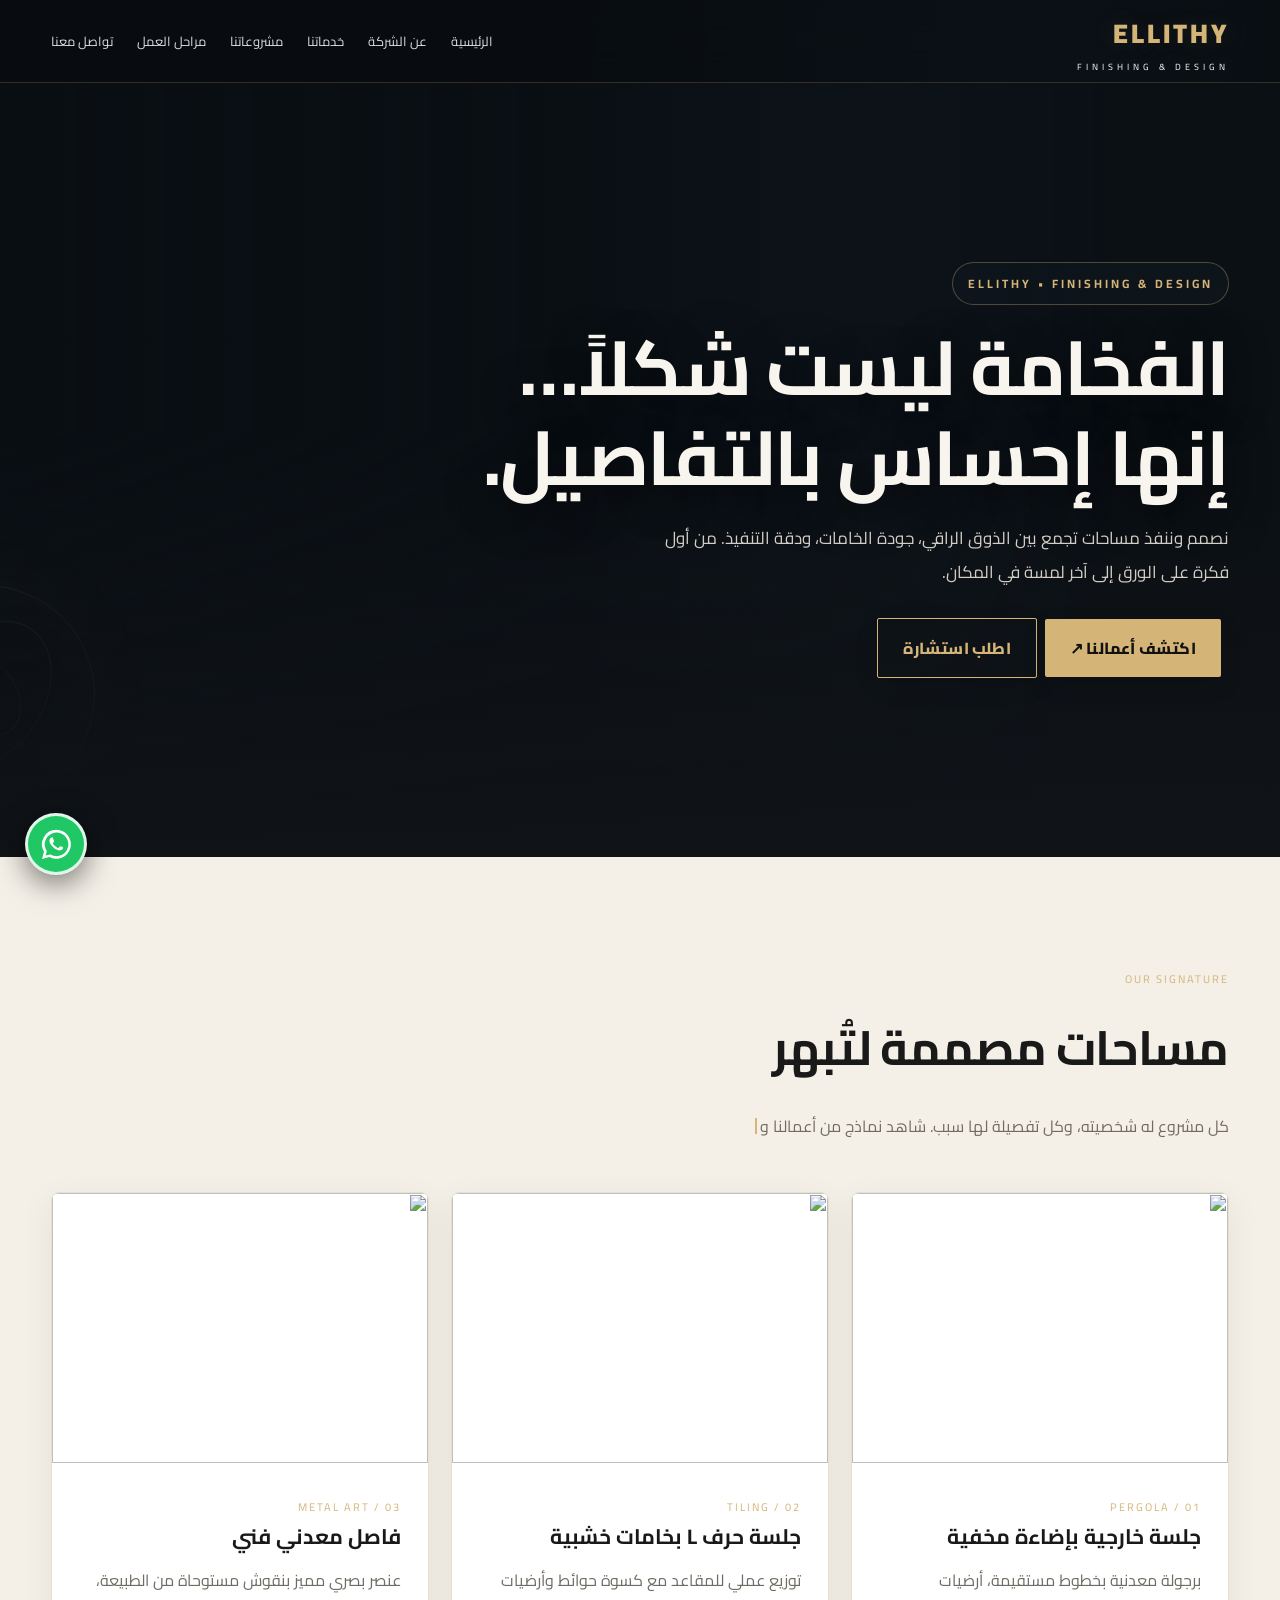
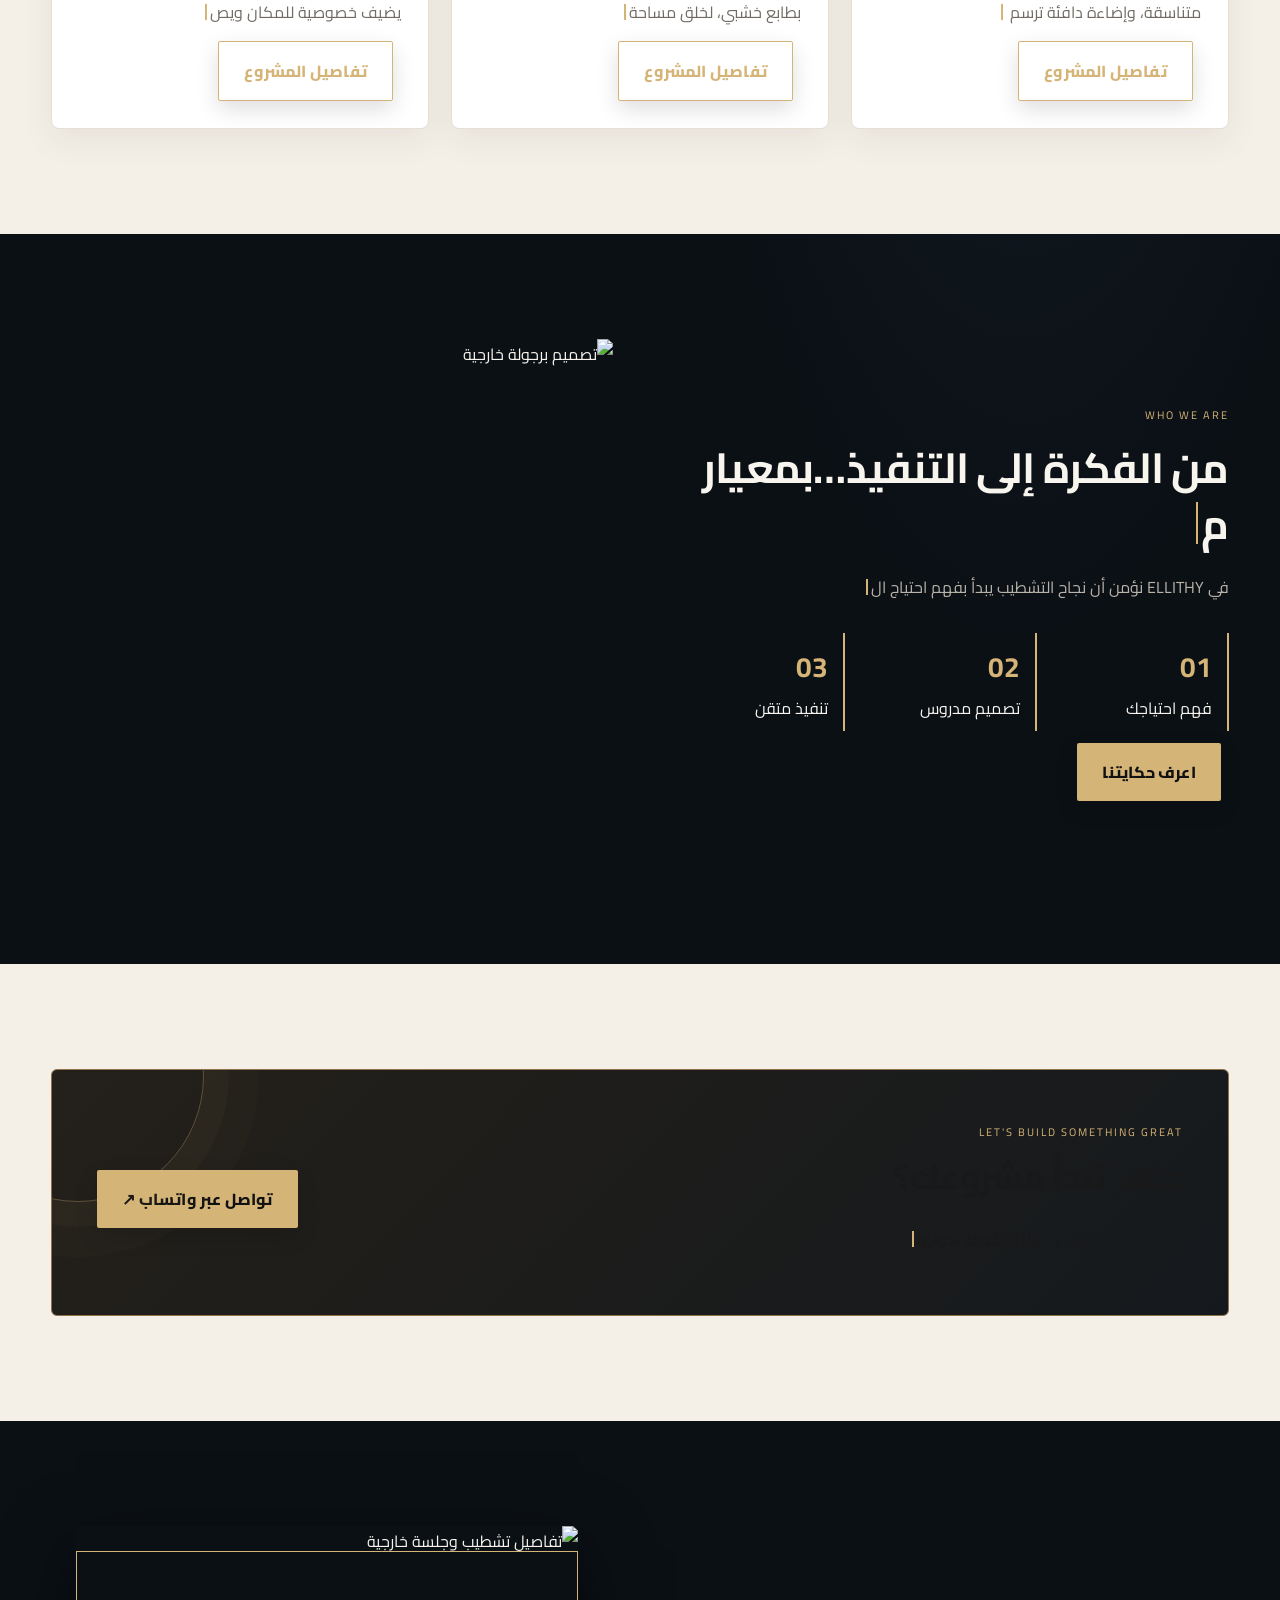
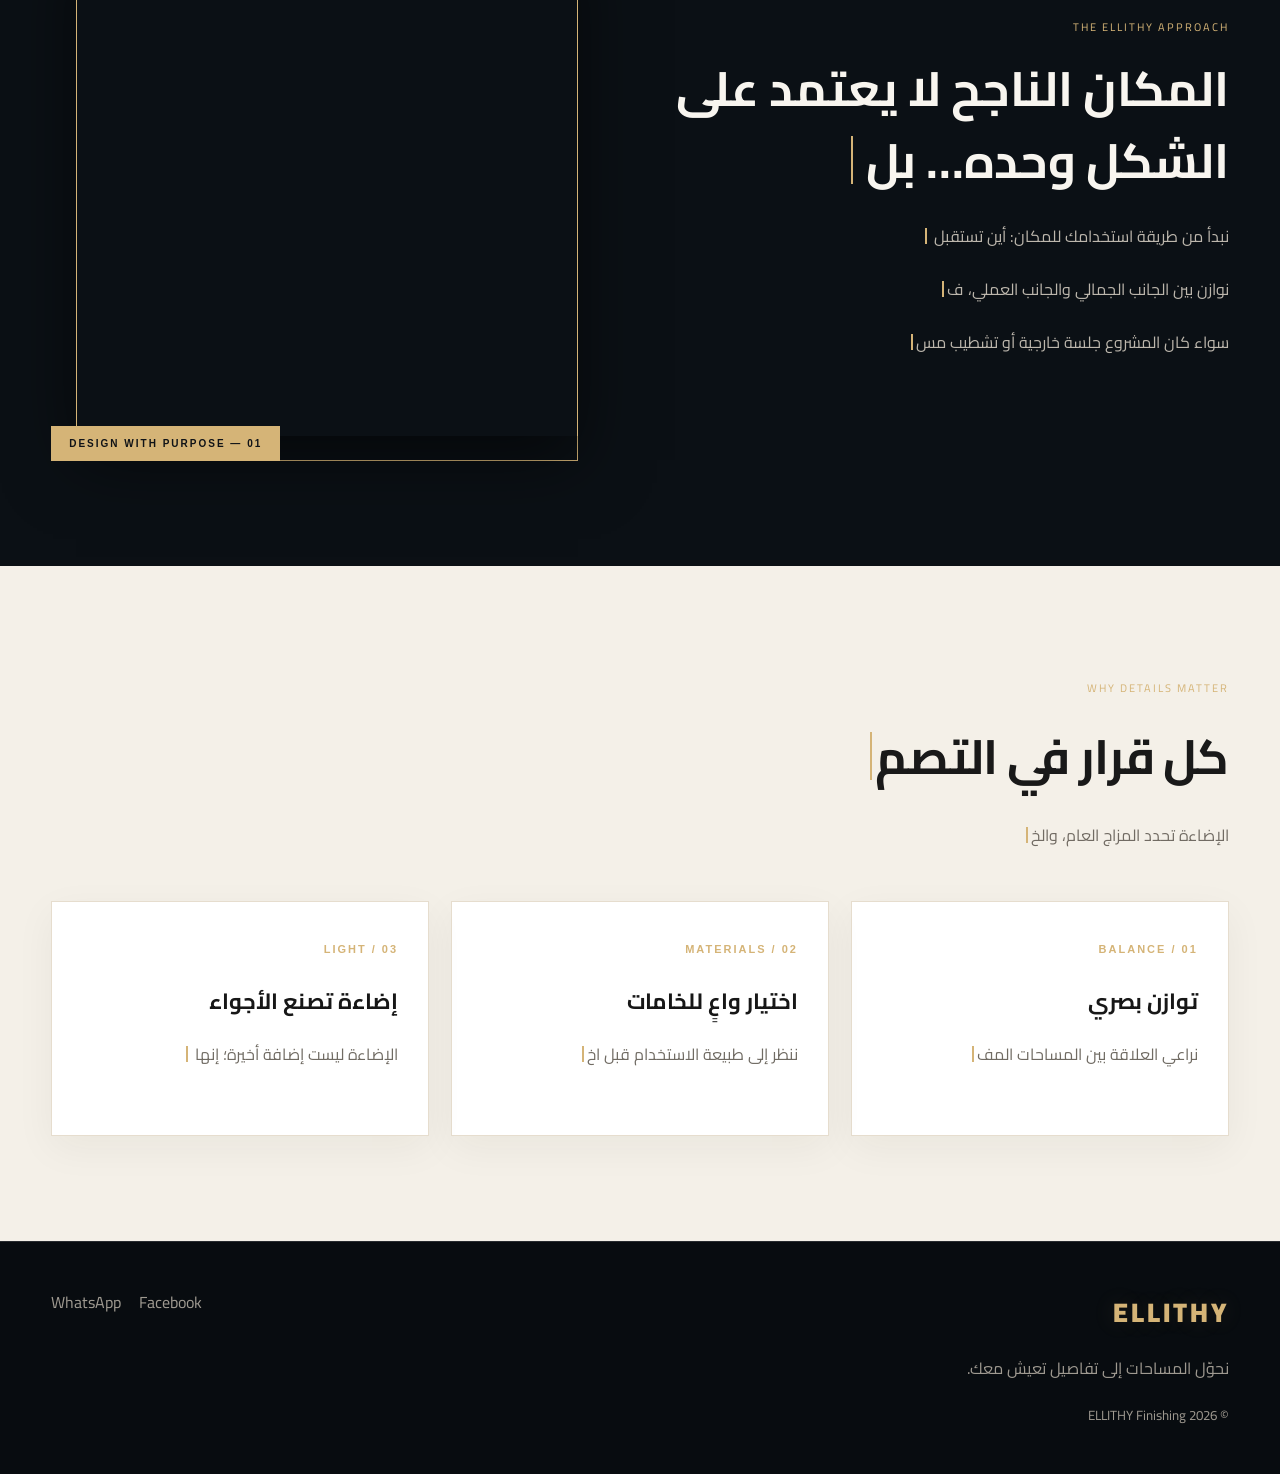
==== index.html @ 70ac178c "Add files via upload" ====
<!doctype html><html lang="ar" dir="rtl"><head><meta charset="utf-8"><meta name="viewport" content="width=device-width,initial-scale=1"><meta name="theme-color" content="#101317"><title>الرئيسية | ELLITHY</title><meta name="description" content="ELLITHY للتشطيبات والديكورات والتصميم المعماري"><link rel="stylesheet" href="style.css"></head><body><header class="topbar"><div class="container nav"><a class="brand" href="index.html">ELLITHY<small>FINISHING & DESIGN</small></a><button class="menu">القائمة ☰</button><nav class="links"><a href="index.html">الرئيسية</a><a href="about.html">عن الشركة</a><a href="services.html">خدماتنا</a><a href="projects.html">مشروعاتنا</a><a href="process.html">مراحل العمل</a><a href="contact.html">تواصل معنا</a></nav></div></header><div class="ambient-orbit orbit-one" aria-hidden="true"></div><div class="ambient-orbit orbit-two" aria-hidden="true"></div><main><section class="hero"><div class="container"><div class="hero-content"><span class="eyebrow">ELLITHY • FINISHING & DESIGN</span><h1>الفخامة ليست شكلاً…<br>إنها إحساس بالتفاصيل.</h1><p>نصمم وننفذ مساحات تجمع بين الذوق الراقي، جودة الخامات، ودقة التنفيذ. من أول فكرة على الورق إلى آخر لمسة في المكان.</p><a class="btn" href="projects.html">اكتشف أعمالنا ↗</a><a class="btn outline" href="contact.html">اطلب استشارة</a></div></div></section>
<section class="section light"><div class="container"><div class="section-head reveal"><span class="tag">OUR SIGNATURE</span><h2>مساحات مصممة لتُبهر</h2><p>كل مشروع له شخصيته، وكل تفصيلة لها سبب. شاهد نماذج من أعمالنا واكتشف كيف تتحول المساحة العادية إلى تجربة مختلفة.</p></div><div class="grid">
<article class="card reveal"><img src="images/project-1.webp"><div class="card-body"><span class="tag">01 / PERGOLA</span><h3>جلسة خارجية بإضاءة مخفية</h3><p>برجولة معدنية بخطوط مستقيمة، أرضيات متناسقة، وإضاءة دافئة ترسم حدود المكان وتمنحه أجواء هادئة في الليل.</p><a class="btn outline" href="projects.html">تفاصيل المشروع</a></div></article>
<article class="card reveal"><img src="images/project-5.webp"><div class="card-body"><span class="tag">02 / TILING</span><h3>جلسة حرف L بخامات خشبية</h3><p>توزيع عملي للمقاعد مع كسوة حوائط وأرضيات بطابع خشبي، لخلق مساحة تجمع العائلة والضيوف براحة وأناقة.</p><a class="btn outline" href="projects.html">تفاصيل المشروع</a></div></article>
<article class="card reveal"><img src="images/project-6.webp"><div class="card-body"><span class="tag">03 / METAL ART</span><h3>فاصل معدني فني</h3><p>عنصر بصري مميز بنقوش مستوحاة من الطبيعة، يضيف خصوصية للمكان ويصنع خلفية معمارية لافتة.</p><a class="btn outline" href="projects.html">تفاصيل المشروع</a></div></article></div></div></section>
<section class="section"><div class="container split"><div class="copy reveal"><span class="tag">WHO WE ARE</span><h2>من الفكرة إلى التنفيذ…<br>بمعيار مختلف.</h2><p>في ELLITHY نؤمن أن نجاح التشطيب يبدأ بفهم احتياج العميل، ثم اختيار التصميم والخامات المناسبة، وينتهي بتنفيذ دقيق يحترم التفاصيل والوقت والميزانية.</p><div class="stats"><div class="stat"><strong>01</strong>فهم احتياجك</div><div class="stat"><strong>02</strong>تصميم مدروس</div><div class="stat"><strong>03</strong>تنفيذ متقن</div></div><a class="btn" href="about.html">اعرف حكايتنا</a></div><img class="reveal" src="images/project-3.webp" alt="تصميم برجولة خارجية"></div></section>
<section class="section light"><div class="container"><div class="contact-box reveal"><div><span class="tag">LET'S BUILD SOMETHING GREAT</span><h2>جاهز تبدأ مشروعك؟</h2><p>احكيلنا عن فكرتك، وخلينا نساعدك تحولها لمساحة تستحقها.</p></div><a class="btn" href="https://wa.me/201050049040">تواصل عبر واتساب ↗</a></div></div></section><section class="section story-section"><div class="container editorial-grid"><div class="editorial-copy reveal"><span class="tag">THE ELLITHY APPROACH</span><h2>المكان الناجح لا يعتمد على الشكل وحده… بل على إحساسك به كل يوم.</h2><p>نبدأ من طريقة استخدامك للمكان: أين تستقبل ضيوفك؟ كيف تتحرك الأسرة؟ ما الذي تحتاج أن تراه أول ما تدخل؟ هذه الأسئلة تصنع أساس التصميم، وبعدها تأتي الخامات والألوان والإضاءة لتكمل الصورة.</p><p>نوازن بين الجانب الجمالي والجانب العملي، فلا تكون التفاصيل مجرد زينة، بل عناصر تخدم المساحة وتمنحها شخصية واضحة. نهتم بالخطوط، والنسب، وراحة الاستخدام، وبأن تبدو كل زاوية منسجمة مع بقية المكان.</p><p>سواء كان المشروع جلسة خارجية أو تشطيب مساحة كاملة، نعمل على تحويل الفكرة إلى تصور مفهوم وخطوات تنفيذ منظمة، مع متابعة التفاصيل التي تصنع الفرق الحقيقي في النتيجة.</p></div><div class="editorial-image reveal"><img src="images/project-4.webp" alt="تفاصيل تشطيب وجلسة خارجية"><span>01 — DESIGN WITH PURPOSE</span></div></div></section><section class="section light"><div class="container"><div class="section-head reveal"><span class="tag">WHY DETAILS MATTER</span><h2>كل قرار في التصميم له وظيفة.</h2><p>الإضاءة تحدد المزاج العام، والخامة تضيف الملمس والدفء، وتوزيع العناصر يحدد سهولة الحركة. عندما تعمل هذه العناصر معاً، يتحول المكان من مساحة عادية إلى تجربة متكاملة.</p></div><div class="grid"><article class="info-panel reveal"><b>01 / BALANCE</b><h3>توازن بصري</h3><p>نراعي العلاقة بين المساحات المفتوحة والعناصر الثابتة، حتى لا يبدو المكان مزدحماً أو خالياً أكثر من اللازم. التوازن الجيد يمنح العين راحة ويجعل كل تفصيلة في مكانها الصحيح.</p></article><article class="info-panel reveal"><b>02 / MATERIALS</b><h3>اختيار واعٍ للخامات</h3><p>ننظر إلى طبيعة الاستخدام قبل اختيار الخامة، ونضع في الاعتبار المظهر وسهولة العناية ومدى ملاءمتها للبيئة المحيطة. الهدف هو جمال يدوم ويظل مناسباً للحياة اليومية.</p></article><article class="info-panel reveal"><b>03 / LIGHT</b><h3>إضاءة تصنع الأجواء</h3><p>الإضاءة ليست إضافة أخيرة؛ إنها جزء من التصميم من البداية. نستخدم توزيعاً مدروساً لإبراز الملامس والحواف وصناعة أجواء مريحة في أوقات النهار والليل.</p></article></div></div></section></main><footer class="footer"><div class="container footer-inner"><div><div class="brand">ELLITHY</div><p>نحوّل المساحات إلى تفاصيل تعيش معك.</p><small>© <span data-year></span> ELLITHY Finishing</small></div><div class="social"><a href="https://www.facebook.com/share/19w4kjRuUv/?mibextid=wwXIfr" target="_blank">Facebook</a><a href="https://wa.me/201050049040" target="_blank">WhatsApp</a></div></div></footer><a class="wa" href="https://wa.me/201050049040" target="_blank" aria-label="WhatsApp"><svg viewBox="0 0 32 32"><path d="M16 .8A15 15 0 0 0 3.1 23.5L1 31l7.7-2A15 15 0 1 0 16 .8zm0 27.3a12.2 12.2 0 0 1-6.2-1.7l-.4-.2-4.6 1.2 1.2-4.5-.3-.5A12.2 12.2 0 1 1 16 28.1zm6.7-9.1c-.4-.2-2.2-1.1-2.5-1.2-.3-.1-.6-.2-.8.2-.2.4-1 1.2-1.2 1.4-.2.2-.4.3-.8.1-.4-.2-1.6-.6-3-1.9-1.1-1-1.9-2.2-2.1-2.6-.2-.4 0-.6.2-.8l.6-.7c.2-.2.2-.4.4-.6.1-.2.1-.5 0-.7-.1-.2-.8-2-1.1-2.7-.3-.7-.6-.6-.8-.6h-.7c-.2 0-.6.1-.9.5-.3.4-1.2 1.2-1.2 3s1.2 3.4 1.4 3.6c.2.2 2.4 3.7 5.9 5.2.8.3 1.4.5 1.9.7.8.2 1.5.2 2.1.1.7-.1 2.2-.9 2.5-1.8.3-.9.3-1.6.2-1.8-.1-.2-.3-.3-.7-.5z"/></svg></a><script src="script.js"></script></body></html>
---- style.css ----
@import url('https://fonts.googleapis.com/css2?family=Cairo:wght@400;500;600;700;800;900&family=Playfair+Display:wght@600;700&display=swap');
:root{--ink:#101317;--gold:#c7a46a;--cream:#f4f0e9;--muted:#a9a39a;--line:rgba(255,255,255,.13)}
*{box-sizing:border-box}html{scroll-behavior:smooth}body{margin:0;background:var(--ink);color:#f8f5ef;font-family:'Cairo',sans-serif;direction:rtl}a{color:inherit;text-decoration:none}img{max-width:100%;display:block}.container{width:min(1180px,92%);margin:auto}.topbar{position:sticky;top:0;z-index:50;background:rgba(13,16,19,.88);backdrop-filter:blur(16px);border-bottom:1px solid var(--line)}.nav{height:82px;display:flex;align-items:center;justify-content:space-between;gap:20px}.brand{font-weight:900;letter-spacing:2px;font-size:24px;color:var(--gold)}.brand small{display:block;font-size:9px;letter-spacing:4px;color:#eee;font-weight:500}.links{display:flex;gap:24px;align-items:center;font-size:13px;color:#ddd}.links a:hover,.links a.active{color:var(--gold)}.menu{display:none;background:none;color:white;border:1px solid var(--line);padding:8px 12px;border-radius:8px}.hero{min-height:78vh;display:grid;align-items:center;position:relative;overflow:hidden;background:linear-gradient(90deg,rgba(9,12,15,.18),#101317 83%),url('images/project-3.webp') center/cover}.hero:before{content:"";position:absolute;inset:0;background:linear-gradient(0deg,#101317 0%,transparent 55%)}.hero-content{position:relative;max-width:680px;padding:95px 0}.eyebrow{color:var(--gold);letter-spacing:3px;font-size:12px;font-weight:700}.hero h1{font-size:clamp(42px,6vw,76px);line-height:1.18;margin:18px 0}.hero p{color:#d3cec5;line-height:2;font-size:17px;max-width:570px}.btn{display:inline-flex;align-items:center;gap:10px;padding:14px 25px;background:var(--gold);color:#111;border-radius:3px;font-weight:800;margin:12px 8px 0 0;transition:.3s}.btn:hover{transform:translateY(-4px);box-shadow:0 12px 30px #0006}.btn.outline{background:transparent;border:1px solid var(--gold);color:var(--gold)}.section{padding:90px 0}.section.light{background:var(--cream);color:#191919}.section-head{max-width:680px;margin-bottom:38px}.section-head h2{font-size:clamp(30px,4vw,48px);margin:10px 0}.section-head p{line-height:2;color:#a9a39a}.light .section-head p{color:#716b63}.grid{display:grid;grid-template-columns:repeat(3,1fr);gap:22px}.card{background:#191e23;border:1px solid var(--line);overflow:hidden;transition:.4s}.card:hover{transform:translateY(-8px);border-color:#b99660}.light .card{background:white;border:1px solid #e5dfd4;box-shadow:0 10px 35px #30271912}.card img{width:100%;height:270px;object-fit:cover;transition:.6s}.card:hover img{transform:scale(1.04)}.card-body{padding:24px}.card h3{font-size:21px;margin:0 0 10px}.card p{color:#aaa49b;line-height:1.9;margin:0}.light .card p{color:#706b64}.tag{color:var(--gold);font-size:11px;letter-spacing:2px}.split{display:grid;grid-template-columns:1fr 1fr;gap:55px;align-items:center}.split img{width:100%;height:520px;object-fit:cover}.copy h2{font-size:42px;line-height:1.35;margin:12px 0}.copy p{color:#b9b3aa;line-height:2.1}.stats{display:grid;grid-template-columns:repeat(3,1fr);gap:14px;margin-top:28px}.stat{border-right:2px solid var(--gold);padding:8px 15px}.stat strong{display:block;font-size:28px;color:var(--gold)}.page-hero{padding:95px 0 75px;background:linear-gradient(90deg,#101317dd,#101317),url('images/project-6.webp') center/cover}.page-hero h1{font-size:clamp(38px,5vw,62px);margin:12px 0}.page-hero p{color:#c2bcb2;max-width:650px;line-height:2}.feature{display:grid;grid-template-columns:75px 1fr;gap:20px;padding:25px 0;border-bottom:1px solid var(--line)}.feature-num{font-family:'Playfair Display';font-size:30px;color:var(--gold)}.feature h3{margin:0 0 8px}.feature p{color:#aaa;line-height:1.9;margin:0}.steps{display:grid;grid-template-columns:repeat(4,1fr);gap:16px}.step{padding:25px;border:1px solid var(--line);background:#171c21}.step b{font-size:30px;color:var(--gold)}.step h3{margin:12px 0 6px}.step p{color:#aaa;line-height:1.8;font-size:14px}.contact-box{background:linear-gradient(135deg,#24201a,#15191d);border:1px solid #8e7148;padding:45px;display:flex;justify-content:space-between;align-items:center;gap:25px}.contact-box h2{font-size:34px;margin:0}.footer{padding:45px 0;border-top:1px solid var(--line);color:#9f9a91}.footer-inner{display:flex;justify-content:space-between;gap:20px;flex-wrap:wrap}.social{display:flex;gap:18px}.wa{position:fixed;left:25px;bottom:25px;width:62px;height:62px;border-radius:50%;display:grid;place-items:center;background:#20c765;color:white;font-size:29px;z-index:100;box-shadow:0 8px 30px #0008;animation:pulse 2s infinite}.wa svg{width:31px;height:31px;fill:currentColor}@keyframes pulse{50%{box-shadow:0 0 0 13px #20c76522,0 8px 30px #0008}}.reveal{opacity:0;transform:translateY(30px);transition:all .8s}.reveal.show{opacity:1;transform:none}.inner{padding:30px}.gallery-card{position:relative}.gallery-card .card-body{min-height:175px}.gallery-card .tag{display:block;margin-bottom:10px}
@media(max-width:850px){.links{display:none;position:absolute;top:82px;right:0;left:0;background:#101317;padding:20px;flex-direction:column}.links.open{display:flex}.menu{display:block}.grid{grid-template-columns:repeat(2,1fr)}.split{grid-template-columns:1fr;gap:30px}.split img{height:350px}.steps{grid-template-columns:repeat(2,1fr)}.hero{min-height:70vh}.contact-box{display:block}.contact-box h2{font-size:27px}}
@media(max-width:560px){.grid{grid-template-columns:1fr}.section{padding:65px 0}.hero-content{padding:75px 0}.hero p{font-size:15px}.copy h2{font-size:32px}.stats{grid-template-columns:1fr 1fr}.steps{grid-template-columns:1fr 1fr}.nav{height:72px}.links{top:72px}.contact-box{padding:28px}.wa{width:55px;height:55px;left:17px;bottom:17px}}


/* ELLITHY SIGNATURE MOTION — refined architectural atmosphere */
:root{--gold:#d5b477;--gold-soft:#f0d6a4;--ink:#0b1015;--cream:#f4f0e8}
body{background:radial-gradient(ellipse at 80% 5%,#172533 0,transparent 32%),#0b1015;overflow-x:hidden}
.topbar{background:rgba(8,12,16,.78);border-bottom:1px solid rgba(213,180,119,.2)}
.brand{font-size:27px;letter-spacing:3px;text-shadow:0 0 22px #d5b47725}
.links a{position:relative;padding:9px 0}.links a:after{content:"";position:absolute;right:0;bottom:0;width:0;height:1px;background:var(--gold);transition:width .35s}.links a:hover:after,.links a.active:after{width:100%}
.hero{min-height:86vh;background-image:linear-gradient(90deg,rgba(6,10,14,.2),#0b1015 88%),url('images/project-3.webp');background-position:center;background-size:cover}
.hero:after{content:"";position:absolute;inset:0;pointer-events:none;background:linear-gradient(110deg,transparent 35%,rgba(213,180,119,.09) 50%,transparent 65%);transform:translateX(-100%);animation:lightSweep 8s ease-in-out infinite}
.hero-content{max-width:760px}.hero h1{letter-spacing:-1.5px;text-shadow:0 10px 40px #0009}.eyebrow{display:inline-block;border:1px solid #d5b47755;padding:9px 15px;border-radius:30px;background:#1018208a}
.ambient-orbit{position:fixed;z-index:0;pointer-events:none;width:360px;height:360px;border:1px solid #d5b47724;border-radius:50%;right:-190px;top:22%;transform:translate(var(--mx,0),var(--my,0));animation:orbitFloat 12s ease-in-out infinite;box-shadow:0 0 80px #d5b4770b,inset 0 0 70px #d5b47708}
.ambient-orbit:before,.ambient-orbit:after{content:"";position:absolute;border:1px solid #d5b47725;border-radius:50%;inset:28px;transform:rotate(35deg) scaleX(.72)}
.ambient-orbit:after{inset:65px;transform:rotate(-35deg) scaleX(.72)}.orbit-two{width:220px;height:220px;right:auto;left:-125px;top:65%;animation-delay:-5s}
.section{position:relative;z-index:1;padding:105px 0}.section-head{margin-bottom:48px}.section-head h2,.copy h2{letter-spacing:-.7px}.section-head p,.copy p,.editorial-copy p{font-size:16px;line-height:2.25}
.card{border-radius:8px;box-shadow:0 18px 55px #0002}.card img{filter:saturate(.88);}.card:hover img{filter:saturate(1.08)}
.card-body{padding:27px}.card p{line-height:2.05}.card h3{line-height:1.6}.btn{border-radius:2px;letter-spacing:.2px;box-shadow:0 8px 22px #0002}.btn.outline:hover{background:var(--gold);color:#111}
.page-hero{position:relative;overflow:hidden;padding:125px 0 95px;background:linear-gradient(100deg,#0b1015eF,#0b1015b8),url('images/project-6.webp') center/cover}.page-hero:after{content:"ELLITHY";position:absolute;left:-20px;bottom:-60px;font:900 clamp(90px,18vw,240px)/1 Arial;color:#fff06;letter-spacing:10px;pointer-events:none}
.page-hero .container{position:relative;z-index:1}.page-hero h1{line-height:1.3;max-width:900px}.page-hero p{font-size:17px;line-height:2.2;max-width:760px}
.editorial-grid{display:grid;grid-template-columns:1fr .9fr;gap:65px;align-items:center}.editorial-copy h2{font-size:clamp(30px,4vw,48px);line-height:1.5;margin:12px 0 22px}.editorial-copy p{color:#bdb7ad;margin:0 0 17px}.editorial-image{position:relative;padding:0 0 25px 25px}.editorial-image:before{content:"";position:absolute;inset:25px 0 0 25px;border:1px solid var(--gold);z-index:-1}.editorial-image img{width:100%;height:510px;object-fit:cover;box-shadow:0 24px 65px #0008}.editorial-image span{position:absolute;bottom:0;left:0;background:var(--gold);color:#101317;padding:12px 18px;font:700 10px Arial;letter-spacing:2px}
.info-panel{padding:30px;background:linear-gradient(145deg,#1a2229,#11171c);border:1px solid #d5b47735;min-height:235px;transition:.4s}.info-panel:hover{transform:translateY(-7px);border-color:var(--gold);box-shadow:0 20px 45px #0003}.info-panel b{font:700 11px Arial;letter-spacing:2px;color:var(--gold)}.info-panel h3{font-size:22px;margin:18px 0 9px}.info-panel p{color:#aaa69e;line-height:2}
.section.light .info-panel{background:#fff;border-color:#e6ddce;box-shadow:0 12px 38px #3125150d}.section.light .info-panel p{color:#706b63}.section.light .info-panel h3{color:#171717}
.service-detail-list{border-top:1px solid var(--line)}.service-detail{display:grid;grid-template-columns:90px 1fr;gap:25px;padding:32px 0;border-bottom:1px solid var(--line)}.service-detail>span{font:600 35px Georgia;color:var(--gold)}.service-detail h3{font-size:24px;margin:0 0 10px}.service-detail p{max-width:850px;color:#b8b2a9;line-height:2.15;margin:0}
.project-notes{display:grid;grid-template-columns:repeat(3,1fr);gap:30px}.project-note{padding:25px 0;border-top:2px solid var(--gold)}.project-note h3{font-size:22px}.project-note p{color:#b8b2a9;line-height:2.1}
.timeline{max-width:900px;margin:auto;border-right:1px solid #d5b47755;padding-right:34px}.timeline-item{position:relative;padding:0 0 38px}.timeline-item:before{content:"";position:absolute;right:-41px;top:5px;width:13px;height:13px;border-radius:50%;background:var(--gold);box-shadow:0 0 0 7px #d5b47720}.timeline-item b{color:var(--gold);font-size:19px}.timeline-item p{color:#b8b2a9;line-height:2.2;margin:9px 0 0}
.typing-text{min-height:1.6em;position:relative}.typing-text:not(.typed-complete):after{content:"";display:inline-block;width:2px;height:1em;background:var(--gold);vertical-align:-.12em;margin-right:3px;animation:caret .8s steps(1) infinite}.typed-complete:after{display:none!important}
.reveal{transform:translateY(38px) scale(.99);filter:blur(3px);transition:opacity .9s,transform .9s,filter .9s}.reveal.show{filter:none}
.wa{background:#20c765;border:3px solid #ffffffd9;box-shadow:0 8px 30px #0008,0 0 0 0 #20c76555}.wa:hover{transform:scale(1.09) rotate(-8deg)}
.footer{background:#080c10}.contact-box{border-radius:6px;position:relative;overflow:hidden}.contact-box:after{content:"";position:absolute;width:250px;height:250px;border:1px solid #d5b47755;border-radius:50%;left:-100px;top:-120px;box-shadow:0 0 0 25px #d5b47708,0 0 0 55px #d5b47705}
@keyframes caret{50%{opacity:0}}@keyframes lightSweep{0%,55%{transform:translateX(-110%)}85%,100%{transform:translateX(110%)}}@keyframes orbitFloat{0%,100%{margin-top:0;rotate:0deg}50%{margin-top:30px;rotate:12deg}}
@media(max-width:850px){.editorial-grid{grid-template-columns:1fr;gap:35px}.editorial-image img{height:390px}.project-notes{grid-template-columns:1fr}.ambient-orbit{opacity:.4}.page-hero{padding:90px 0 70px}}
@media(max-width:560px){.section{padding:70px 0}.editorial-image img{height:300px}.service-detail{grid-template-columns:48px 1fr;gap:12px}.service-detail>span{font-size:27px}.service-detail h3{font-size:20px}.typing-text{min-height:2em}.hero{min-height:78vh}}
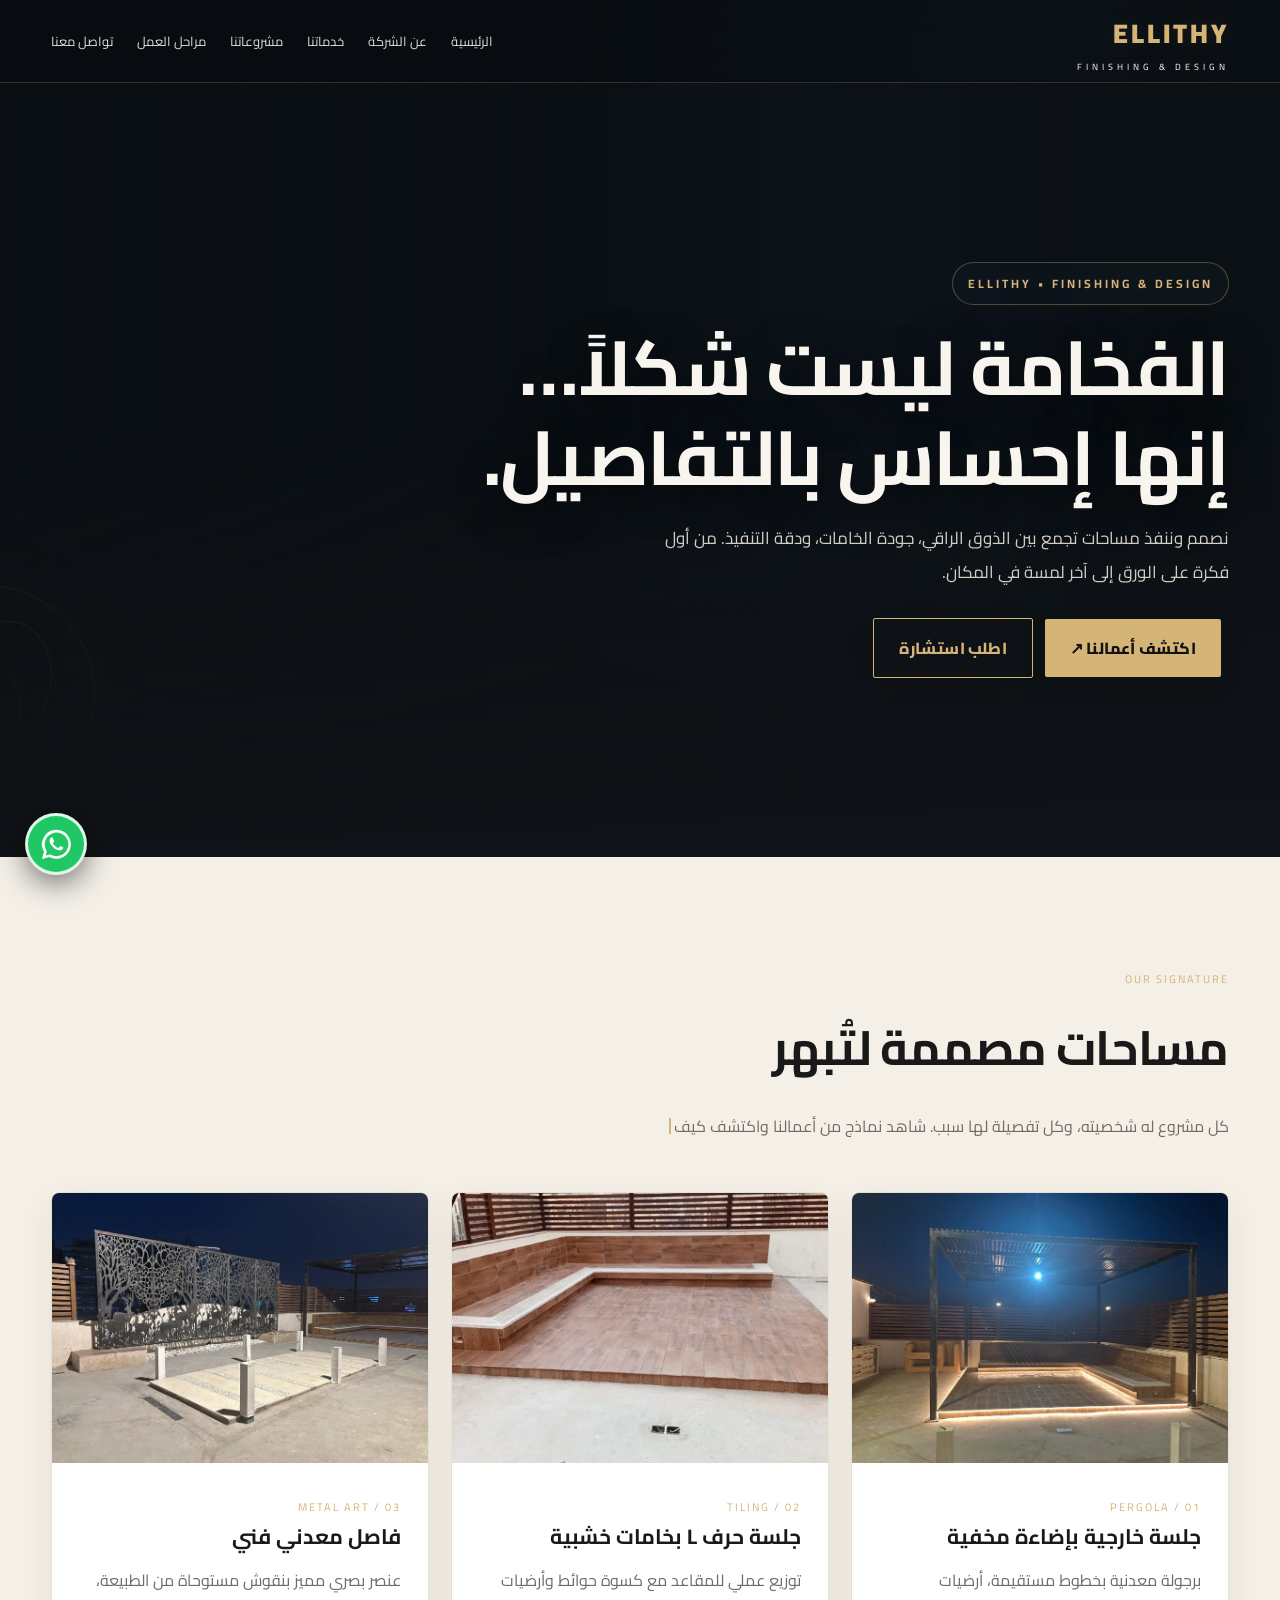
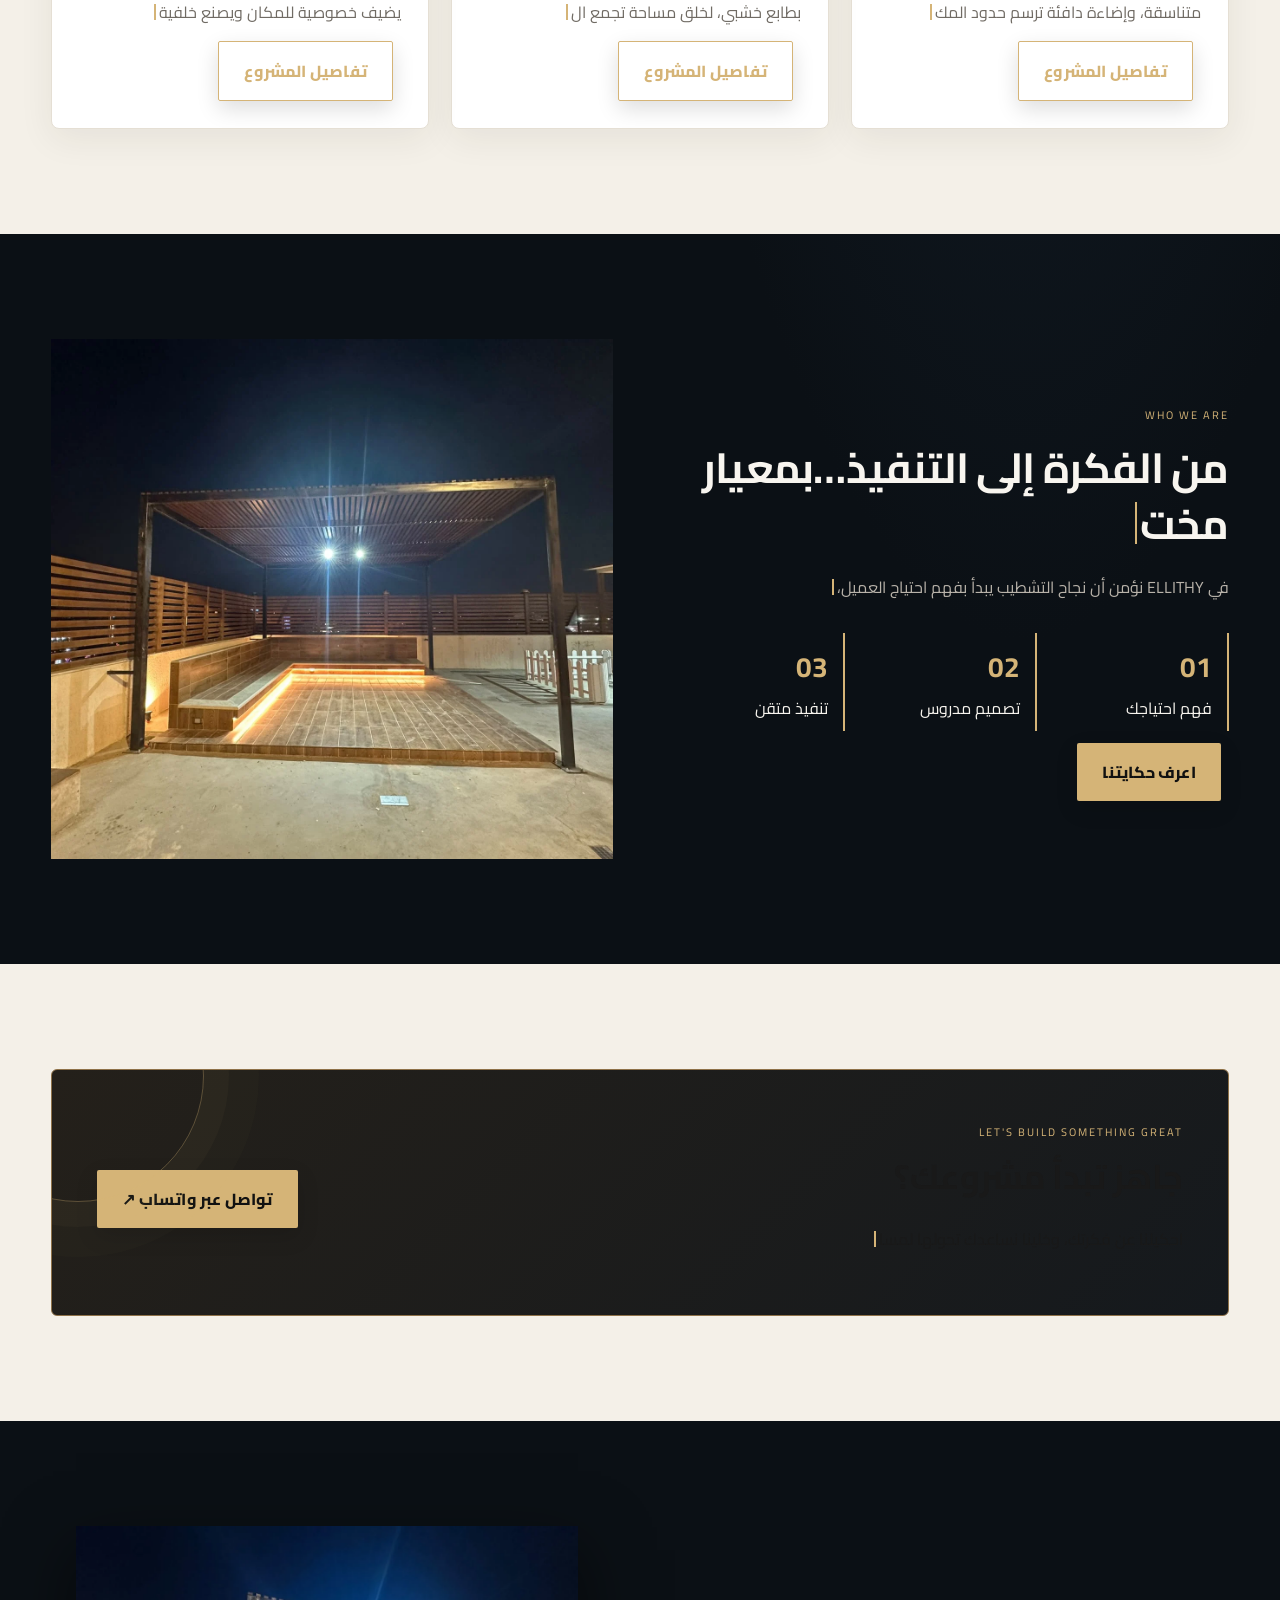
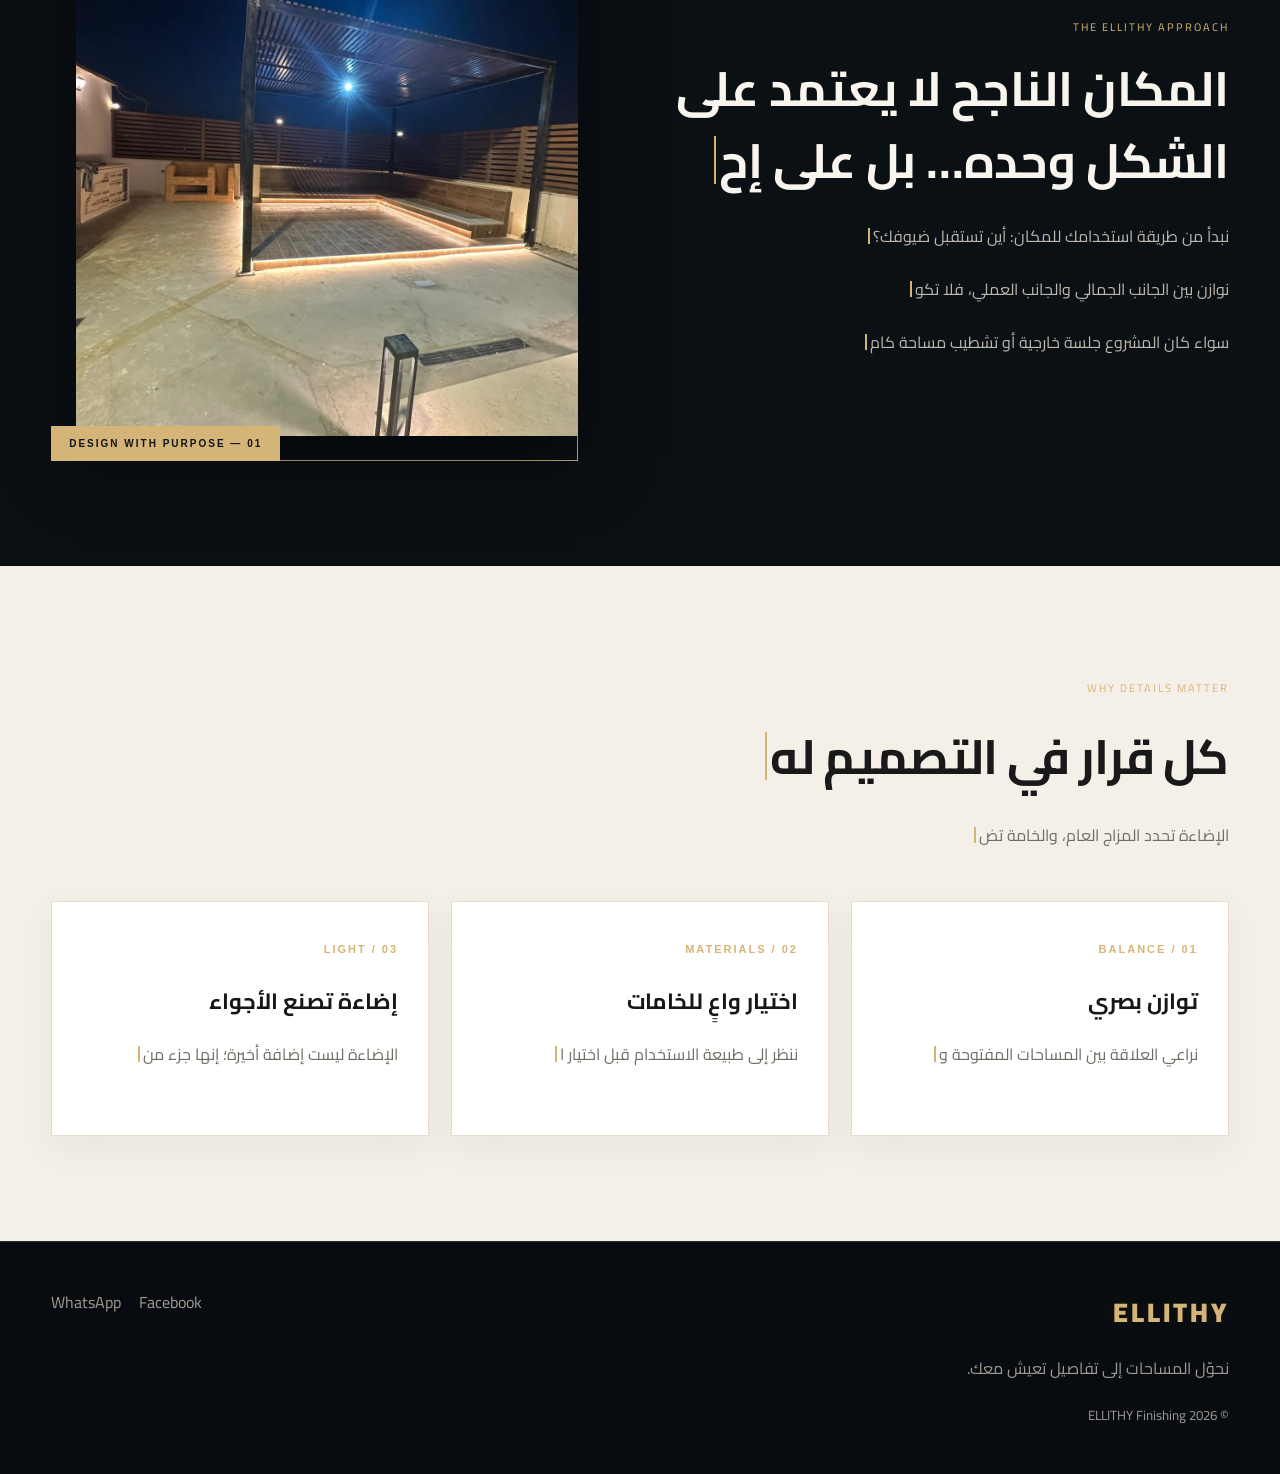
==== commit 459075c6: "Update index.html" ====
--- a/index.html
+++ b/index.html
@@ -1,7 +1,203 @@
-<!doctype html><html lang="ar" dir="rtl"><head><meta charset="utf-8"><meta name="viewport" content="width=device-width,initial-scale=1"><meta name="theme-color" content="#101317"><title>الرئيسية | ELLITHY</title><meta name="description" content="ELLITHY للتشطيبات والديكورات والتصميم المعماري"><link rel="stylesheet" href="style.css"></head><body><header class="topbar"><div class="container nav"><a class="brand" href="index.html">ELLITHY<small>FINISHING & DESIGN</small></a><button class="menu">القائمة ☰</button><nav class="links"><a href="index.html">الرئيسية</a><a href="about.html">عن الشركة</a><a href="services.html">خدماتنا</a><a href="projects.html">مشروعاتنا</a><a href="process.html">مراحل العمل</a><a href="contact.html">تواصل معنا</a></nav></div></header><div class="ambient-orbit orbit-one" aria-hidden="true"></div><div class="ambient-orbit orbit-two" aria-hidden="true"></div><main><section class="hero"><div class="container"><div class="hero-content"><span class="eyebrow">ELLITHY • FINISHING & DESIGN</span><h1>الفخامة ليست شكلاً…<br>إنها إحساس بالتفاصيل.</h1><p>نصمم وننفذ مساحات تجمع بين الذوق الراقي، جودة الخامات، ودقة التنفيذ. من أول فكرة على الورق إلى آخر لمسة في المكان.</p><a class="btn" href="projects.html">اكتشف أعمالنا ↗</a><a class="btn outline" href="contact.html">اطلب استشارة</a></div></div></section>
-<section class="section light"><div class="container"><div class="section-head reveal"><span class="tag">OUR SIGNATURE</span><h2>مساحات مصممة لتُبهر</h2><p>كل مشروع له شخصيته، وكل تفصيلة لها سبب. شاهد نماذج من أعمالنا واكتشف كيف تتحول المساحة العادية إلى تجربة مختلفة.</p></div><div class="grid">
-<article class="card reveal"><img src="images/project-1.webp"><div class="card-body"><span class="tag">01 / PERGOLA</span><h3>جلسة خارجية بإضاءة مخفية</h3><p>برجولة معدنية بخطوط مستقيمة، أرضيات متناسقة، وإضاءة دافئة ترسم حدود المكان وتمنحه أجواء هادئة في الليل.</p><a class="btn outline" href="projects.html">تفاصيل المشروع</a></div></article>
-<article class="card reveal"><img src="images/project-5.webp"><div class="card-body"><span class="tag">02 / TILING</span><h3>جلسة حرف L بخامات خشبية</h3><p>توزيع عملي للمقاعد مع كسوة حوائط وأرضيات بطابع خشبي، لخلق مساحة تجمع العائلة والضيوف براحة وأناقة.</p><a class="btn outline" href="projects.html">تفاصيل المشروع</a></div></article>
-<article class="card reveal"><img src="images/project-6.webp"><div class="card-body"><span class="tag">03 / METAL ART</span><h3>فاصل معدني فني</h3><p>عنصر بصري مميز بنقوش مستوحاة من الطبيعة، يضيف خصوصية للمكان ويصنع خلفية معمارية لافتة.</p><a class="btn outline" href="projects.html">تفاصيل المشروع</a></div></article></div></div></section>
-<section class="section"><div class="container split"><div class="copy reveal"><span class="tag">WHO WE ARE</span><h2>من الفكرة إلى التنفيذ…<br>بمعيار مختلف.</h2><p>في ELLITHY نؤمن أن نجاح التشطيب يبدأ بفهم احتياج العميل، ثم اختيار التصميم والخامات المناسبة، وينتهي بتنفيذ دقيق يحترم التفاصيل والوقت والميزانية.</p><div class="stats"><div class="stat"><strong>01</strong>فهم احتياجك</div><div class="stat"><strong>02</strong>تصميم مدروس</div><div class="stat"><strong>03</strong>تنفيذ متقن</div></div><a class="btn" href="about.html">اعرف حكايتنا</a></div><img class="reveal" src="images/project-3.webp" alt="تصميم برجولة خارجية"></div></section>
-<section class="section light"><div class="container"><div class="contact-box reveal"><div><span class="tag">LET'S BUILD SOMETHING GREAT</span><h2>جاهز تبدأ مشروعك؟</h2><p>احكيلنا عن فكرتك، وخلينا نساعدك تحولها لمساحة تستحقها.</p></div><a class="btn" href="https://wa.me/201050049040">تواصل عبر واتساب ↗</a></div></div></section><section class="section story-section"><div class="container editorial-grid"><div class="editorial-copy reveal"><span class="tag">THE ELLITHY APPROACH</span><h2>المكان الناجح لا يعتمد على الشكل وحده… بل على إحساسك به كل يوم.</h2><p>نبدأ من طريقة استخدامك للمكان: أين تستقبل ضيوفك؟ كيف تتحرك الأسرة؟ ما الذي تحتاج أن تراه أول ما تدخل؟ هذه الأسئلة تصنع أساس التصميم، وبعدها تأتي الخامات والألوان والإضاءة لتكمل الصورة.</p><p>نوازن بين الجانب الجمالي والجانب العملي، فلا تكون التفاصيل مجرد زينة، بل عناصر تخدم المساحة وتمنحها شخصية واضحة. نهتم بالخطوط، والنسب، وراحة الاستخدام، وبأن تبدو كل زاوية منسجمة مع بقية المكان.</p><p>سواء كان المشروع جلسة خارجية أو تشطيب مساحة كاملة، نعمل على تحويل الفكرة إلى تصور مفهوم وخطوات تنفيذ منظمة، مع متابعة التفاصيل التي تصنع الفرق الحقيقي في النتيجة.</p></div><div class="editorial-image reveal"><img src="images/project-4.webp" alt="تفاصيل تشطيب وجلسة خارجية"><span>01 — DESIGN WITH PURPOSE</span></div></div></section><section class="section light"><div class="container"><div class="section-head reveal"><span class="tag">WHY DETAILS MATTER</span><h2>كل قرار في التصميم له وظيفة.</h2><p>الإضاءة تحدد المزاج العام، والخامة تضيف الملمس والدفء، وتوزيع العناصر يحدد سهولة الحركة. عندما تعمل هذه العناصر معاً، يتحول المكان من مساحة عادية إلى تجربة متكاملة.</p></div><div class="grid"><article class="info-panel reveal"><b>01 / BALANCE</b><h3>توازن بصري</h3><p>نراعي العلاقة بين المساحات المفتوحة والعناصر الثابتة، حتى لا يبدو المكان مزدحماً أو خالياً أكثر من اللازم. التوازن الجيد يمنح العين راحة ويجعل كل تفصيلة في مكانها الصحيح.</p></article><article class="info-panel reveal"><b>02 / MATERIALS</b><h3>اختيار واعٍ للخامات</h3><p>ننظر إلى طبيعة الاستخدام قبل اختيار الخامة، ونضع في الاعتبار المظهر وسهولة العناية ومدى ملاءمتها للبيئة المحيطة. الهدف هو جمال يدوم ويظل مناسباً للحياة اليومية.</p></article><article class="info-panel reveal"><b>03 / LIGHT</b><h3>إضاءة تصنع الأجواء</h3><p>الإضاءة ليست إضافة أخيرة؛ إنها جزء من التصميم من البداية. نستخدم توزيعاً مدروساً لإبراز الملامس والحواف وصناعة أجواء مريحة في أوقات النهار والليل.</p></article></div></div></section></main><footer class="footer"><div class="container footer-inner"><div><div class="brand">ELLITHY</div><p>نحوّل المساحات إلى تفاصيل تعيش معك.</p><small>© <span data-year></span> ELLITHY Finishing</small></div><div class="social"><a href="https://www.facebook.com/share/19w4kjRuUv/?mibextid=wwXIfr" target="_blank">Facebook</a><a href="https://wa.me/201050049040" target="_blank">WhatsApp</a></div></div></footer><a class="wa" href="https://wa.me/201050049040" target="_blank" aria-label="WhatsApp"><svg viewBox="0 0 32 32"><path d="M16 .8A15 15 0 0 0 3.1 23.5L1 31l7.7-2A15 15 0 1 0 16 .8zm0 27.3a12.2 12.2 0 0 1-6.2-1.7l-.4-.2-4.6 1.2 1.2-4.5-.3-.5A12.2 12.2 0 1 1 16 28.1zm6.7-9.1c-.4-.2-2.2-1.1-2.5-1.2-.3-.1-.6-.2-.8.2-.2.4-1 1.2-1.2 1.4-.2.2-.4.3-.8.1-.4-.2-1.6-.6-3-1.9-1.1-1-1.9-2.2-2.1-2.6-.2-.4 0-.6.2-.8l.6-.7c.2-.2.2-.4.4-.6.1-.2.1-.5 0-.7-.1-.2-.8-2-1.1-2.7-.3-.7-.6-.6-.8-.6h-.7c-.2 0-.6.1-.9.5-.3.4-1.2 1.2-1.2 3s1.2 3.4 1.4 3.6c.2.2 2.4 3.7 5.9 5.2.8.3 1.4.5 1.9.7.8.2 1.5.2 2.1.1.7-.1 2.2-.9 2.5-1.8.3-.9.3-1.6.2-1.8-.1-.2-.3-.3-.7-.5z"/></svg></a><script src="script.js"></script></body></html>+
+<!doctype html>
+<html lang="ar" dir="rtl">
+<head>
+<meta charset="utf-8">
+<meta name="viewport" content="width=device-width,initial-scale=1">
+<meta name="theme-color" content="#101317">
+<title>الرئيسية | ELLITHY</title>
+<meta name="description" content="ELLITHY للتشطيبات والديكورات والتصميم المعماري">
+<link rel="stylesheet" href="style.css">
+</head>
+<body>
+
+<header class="topbar">
+<div class="container nav">
+<a class="brand" href="index.html">ELLITHY<small>FINISHING & DESIGN</small></a>
+<button class="menu">القائمة ☰</button>
+<nav class="links">
+<a href="index.html">الرئيسية</a>
+<a href="about.html">عن الشركة</a>
+<a href="services.html">خدماتنا</a>
+<a href="projects.html">مشروعاتنا</a>
+<a href="process.html">مراحل العمل</a>
+<a href="contact.html">تواصل معنا</a>
+</nav>
+</div>
+</header>
+
+<div class="ambient-orbit orbit-one" aria-hidden="true"></div>
+<div class="ambient-orbit orbit-two" aria-hidden="true"></div>
+
+<main>
+
+<section class="hero">
+<div class="container">
+<div class="hero-content">
+<span class="eyebrow">ELLITHY • FINISHING & DESIGN</span>
+<h1>الفخامة ليست شكلاً…<br>إنها إحساس بالتفاصيل.</h1>
+<p>نصمم وننفذ مساحات تجمع بين الذوق الراقي، جودة الخامات، ودقة التنفيذ. من أول فكرة على الورق إلى آخر لمسة في المكان.</p>
+<a class="btn" href="projects.html">اكتشف أعمالنا ↗</a>
+<a class="btn outline" href="contact.html">اطلب استشارة</a>
+</div>
+</div>
+</section>
+
+<section class="section light">
+<div class="container">
+<div class="section-head reveal">
+<span class="tag">OUR SIGNATURE</span>
+<h2>مساحات مصممة لتُبهر</h2>
+<p>كل مشروع له شخصيته، وكل تفصيلة لها سبب. شاهد نماذج من أعمالنا واكتشف كيف تتحول المساحة العادية إلى تجربة مختلفة.</p>
+</div>
+
+<div class="grid">
+
+<article class="card reveal">
+<img src="project-1.webp" alt="جلسة خارجية بإضاءة مخفية">
+<div class="card-body">
+<span class="tag">01 / PERGOLA</span>
+<h3>جلسة خارجية بإضاءة مخفية</h3>
+<p>برجولة معدنية بخطوط مستقيمة، أرضيات متناسقة، وإضاءة دافئة ترسم حدود المكان وتمنحه أجواء هادئة في الليل.</p>
+<a class="btn outline" href="projects.html">تفاصيل المشروع</a>
+</div>
+</article>
+
+<article class="card reveal">
+<img src="project-5.webp" alt="جلسة حرف L بخامات خشبية">
+<div class="card-body">
+<span class="tag">02 / TILING</span>
+<h3>جلسة حرف L بخامات خشبية</h3>
+<p>توزيع عملي للمقاعد مع كسوة حوائط وأرضيات بطابع خشبي، لخلق مساحة تجمع العائلة والضيوف براحة وأناقة.</p>
+<a class="btn outline" href="projects.html">تفاصيل المشروع</a>
+</div>
+</article>
+
+<article class="card reveal">
+<img src="project-6.webp" alt="فاصل معدني فني">
+<div class="card-body">
+<span class="tag">03 / METAL ART</span>
+<h3>فاصل معدني فني</h3>
+<p>عنصر بصري مميز بنقوش مستوحاة من الطبيعة، يضيف خصوصية للمكان ويصنع خلفية معمارية لافتة.</p>
+<a class="btn outline" href="projects.html">تفاصيل المشروع</a>
+</div>
+</article>
+
+</div>
+</div>
+</section>
+
+<section class="section">
+<div class="container split">
+<div class="copy reveal">
+<span class="tag">WHO WE ARE</span>
+<h2>من الفكرة إلى التنفيذ…<br>بمعيار مختلف.</h2>
+<p>في ELLITHY نؤمن أن نجاح التشطيب يبدأ بفهم احتياج العميل، ثم اختيار التصميم والخامات المناسبة، وينتهي بتنفيذ دقيق يحترم التفاصيل والوقت والميزانية.</p>
+
+<div class="stats">
+<div class="stat"><strong>01</strong>فهم احتياجك</div>
+<div class="stat"><strong>02</strong>تصميم مدروس</div>
+<div class="stat"><strong>03</strong>تنفيذ متقن</div>
+</div>
+
+<a class="btn" href="about.html">اعرف حكايتنا</a>
+</div>
+
+<img class="reveal" src="project-3.webp" alt="تصميم برجولة خارجية">
+</div>
+</section>
+
+<section class="section light">
+<div class="container">
+<div class="contact-box reveal">
+<div>
+<span class="tag">LET'S BUILD SOMETHING GREAT</span>
+<h2>جاهز تبدأ مشروعك؟</h2>
+<p>احكيلنا عن فكرتك، وخلينا نساعدك تحولها لمساحة تستحقها.</p>
+</div>
+<a class="btn" href="https://wa.me/201050049040">تواصل عبر واتساب ↗</a>
+</div>
+</div>
+</section>
+
+<section class="section story-section">
+<div class="container editorial-grid">
+
+<div class="editorial-copy reveal">
+<span class="tag">THE ELLITHY APPROACH</span>
+<h2>المكان الناجح لا يعتمد على الشكل وحده… بل على إحساسك به كل يوم.</h2>
+
+<p>نبدأ من طريقة استخدامك للمكان: أين تستقبل ضيوفك؟ كيف تتحرك الأسرة؟ ما الذي تحتاج أن تراه أول ما تدخل؟ هذه الأسئلة تصنع أساس التصميم، وبعدها تأتي الخامات والألوان والإضاءة لتكمل الصورة.</p>
+
+<p>نوازن بين الجانب الجمالي والجانب العملي، فلا تكون التفاصيل مجرد زينة، بل عناصر تخدم المساحة وتمنحها شخصية واضحة. نهتم بالخطوط، والنسب، وراحة الاستخدام، وبأن تبدو كل زاوية منسجمة مع بقية المكان.</p>
+
+<p>سواء كان المشروع جلسة خارجية أو تشطيب مساحة كاملة، نعمل على تحويل الفكرة إلى تصور مفهوم وخطوات تنفيذ منظمة، مع متابعة التفاصيل التي تصنع الفرق الحقيقي في النتيجة.</p>
+</div>
+
+<div class="editorial-image reveal">
+<img src="project-4.webp" alt="تفاصيل تشطيب وجلسة خارجية">
+<span>01 — DESIGN WITH PURPOSE</span>
+</div>
+
+</div>
+</section>
+
+<section class="section light">
+<div class="container">
+
+<div class="section-head reveal">
+<span class="tag">WHY DETAILS MATTER</span>
+<h2>كل قرار في التصميم له وظيفة.</h2>
+<p>الإضاءة تحدد المزاج العام، والخامة تضيف الملمس والدفء، وتوزيع العناصر يحدد سهولة الحركة. عندما تعمل هذه العناصر معاً، يتحول المكان من مساحة عادية إلى تجربة متكاملة.</p>
+</div>
+
+<div class="grid">
+
+<article class="info-panel reveal">
+<b>01 / BALANCE</b>
+<h3>توازن بصري</h3>
+<p>نراعي العلاقة بين المساحات المفتوحة والعناصر الثابتة، حتى لا يبدو المكان مزدحماً أو خالياً أكثر من اللازم. التوازن الجيد يمنح العين راحة ويجعل كل تفصيلة في مكانها الصحيح.</p>
+</article>
+
+<article class="info-panel reveal">
+<b>02 / MATERIALS</b>
+<h3>اختيار واعٍ للخامات</h3>
+<p>ننظر إلى طبيعة الاستخدام قبل اختيار الخامة، ونضع في الاعتبار المظهر وسهولة العناية ومدى ملاءمتها للبيئة المحيطة. الهدف هو جمال يدوم ويظل مناسباً للحياة اليومية.</p>
+</article>
+
+<article class="info-panel reveal">
+<b>03 / LIGHT</b>
+<h3>إضاءة تصنع الأجواء</h3>
+<p>الإضاءة ليست إضافة أخيرة؛ إنها جزء من التصميم من البداية. نستخدم توزيعاً مدروساً لإبراز الملامس والحواف وصناعة أجواء مريحة في أوقات النهار والليل.</p>
+</article>
+
+</div>
+</div>
+</section>
+
+</main>
+
+<footer class="footer">
+<div class="container footer-inner">
+<div>
+<div class="brand">ELLITHY</div>
+<p>نحوّل المساحات إلى تفاصيل تعيش معك.</p>
+<small>© <span data-year></span> ELLITHY Finishing</small>
+</div>
+
+<div class="social">
+<a href="https://www.facebook.com/share/19w4kjRuUv/?mibextid=wwXIfr" target="_blank">Facebook</a>
+<a href="https://wa.me/201050049040" target="_blank">WhatsApp</a>
+</div>
+</div>
+</footer>
+
+<a class="wa" href="https://wa.me/201050049040" target="_blank" aria-label="WhatsApp">
+<svg viewBox="0 0 32 32">
+<path d="M16 .8A15 15 0 0 0 3.1 23.5L1 31l7.7-2A15 15 0 1 0 16 .8zm0 27.3a12.2 12.2 0 0 1-6.2-1.7l-.4-.2-4.6 1.2 1.2-4.5-.3-.5A12.2 12.2 0 1 1 16 28.1zm6.7-9.1c-.4-.2-2.2-1.1-2.5-1.2-.3-.1-.6-.2-.8.2-.2.4-1 1.2-1.2 1.4-.2.2-.4.3-.8.1-.4-.2-1.6-.6-3-1.9-1.1-1-1.9-2.2-2.1-2.6-.2-.4 0-.6.2-.8l.6-.7c.2-.2.2-.4.4-.6.1-.2.1-.5 0-.7-.1-.2-.8-2-1.1-2.7-.3-.7-.6-.6-.8-.6h-.7c-.2 0-.6.1-.9.5-.3.4-1.2 1.2-1.2 3s1.2 3.4 1.4 3.6c.2.2 2.4 3.7 5.9 5.2.8.3 1.4.5 1.9.7.8.2 1.5.2 2.1.1.7-.1 2.2-.9 2.5-1.8.3-.9.3-1.6.2-1.8-.1-.2-.3-.3-.7-.5z"/>
+</svg>
+</a>
+
+<script src="script.js"></script>
+</body>
+</html>
